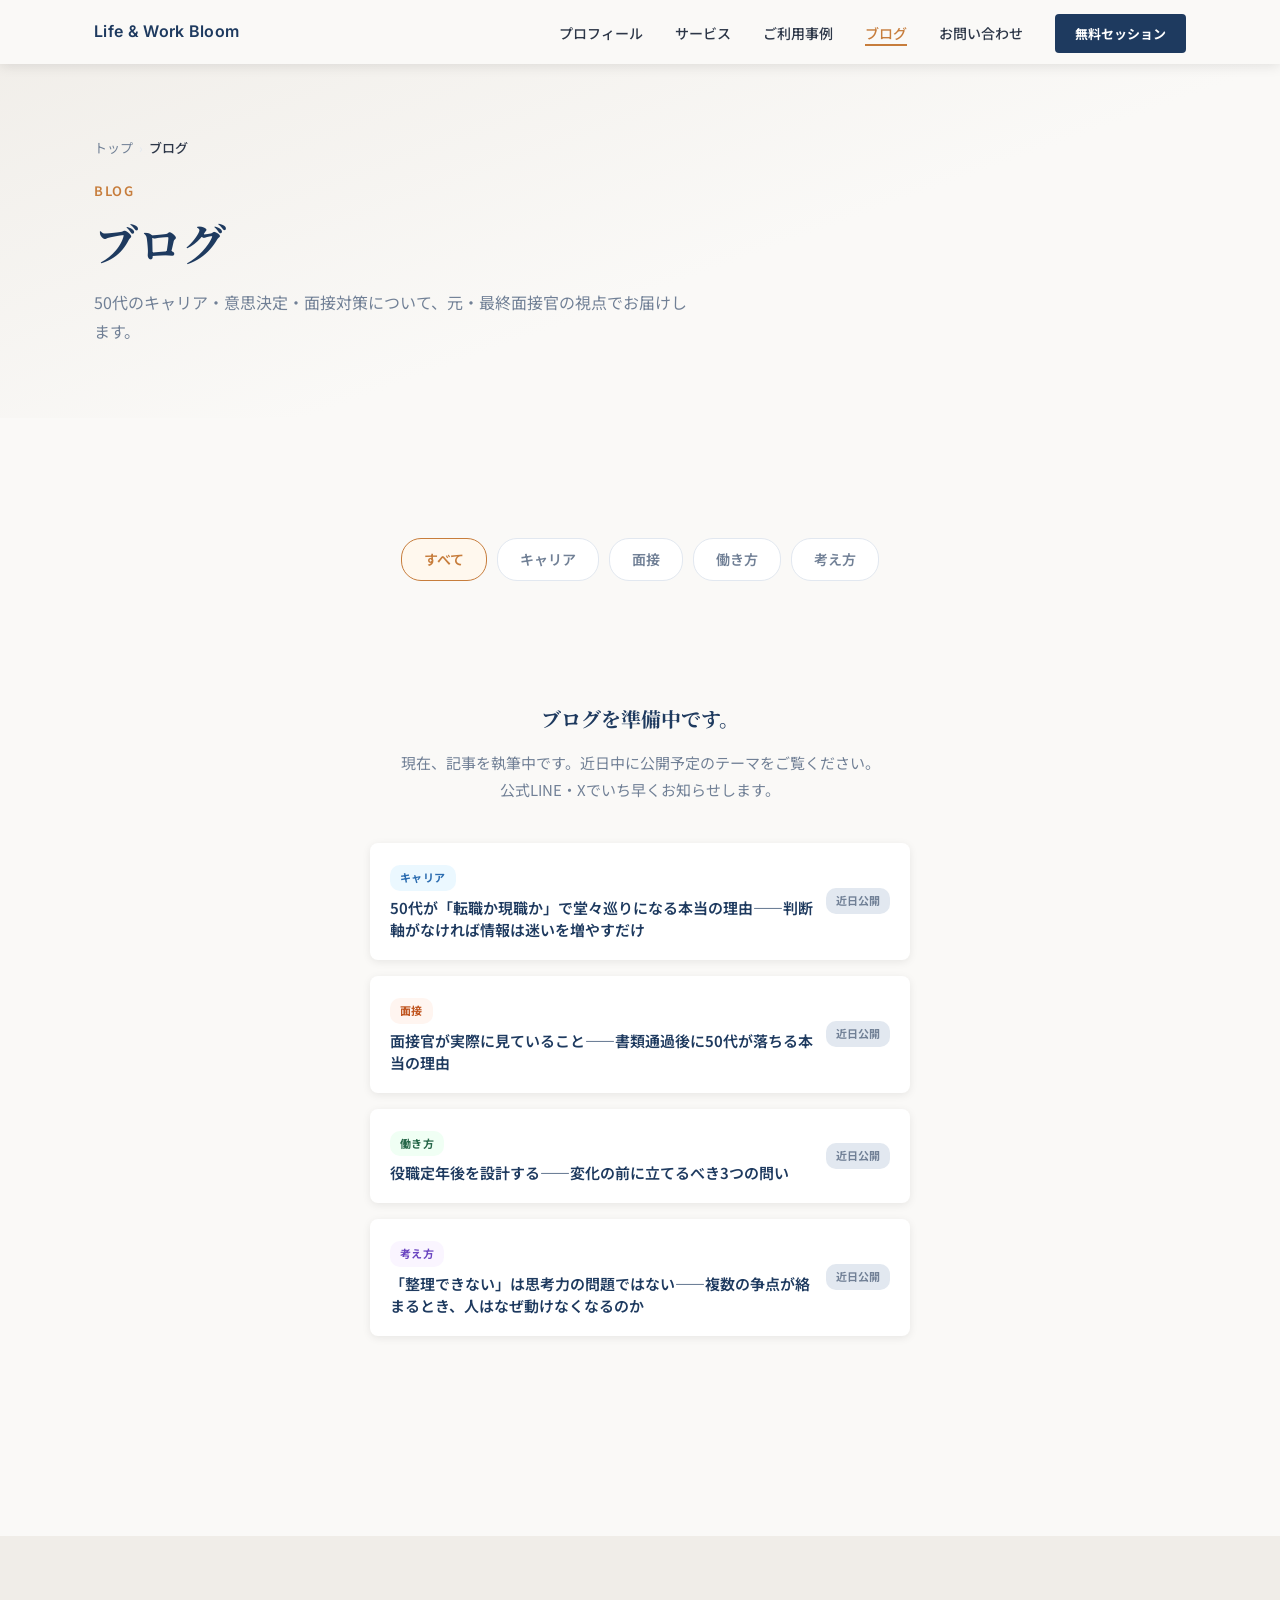
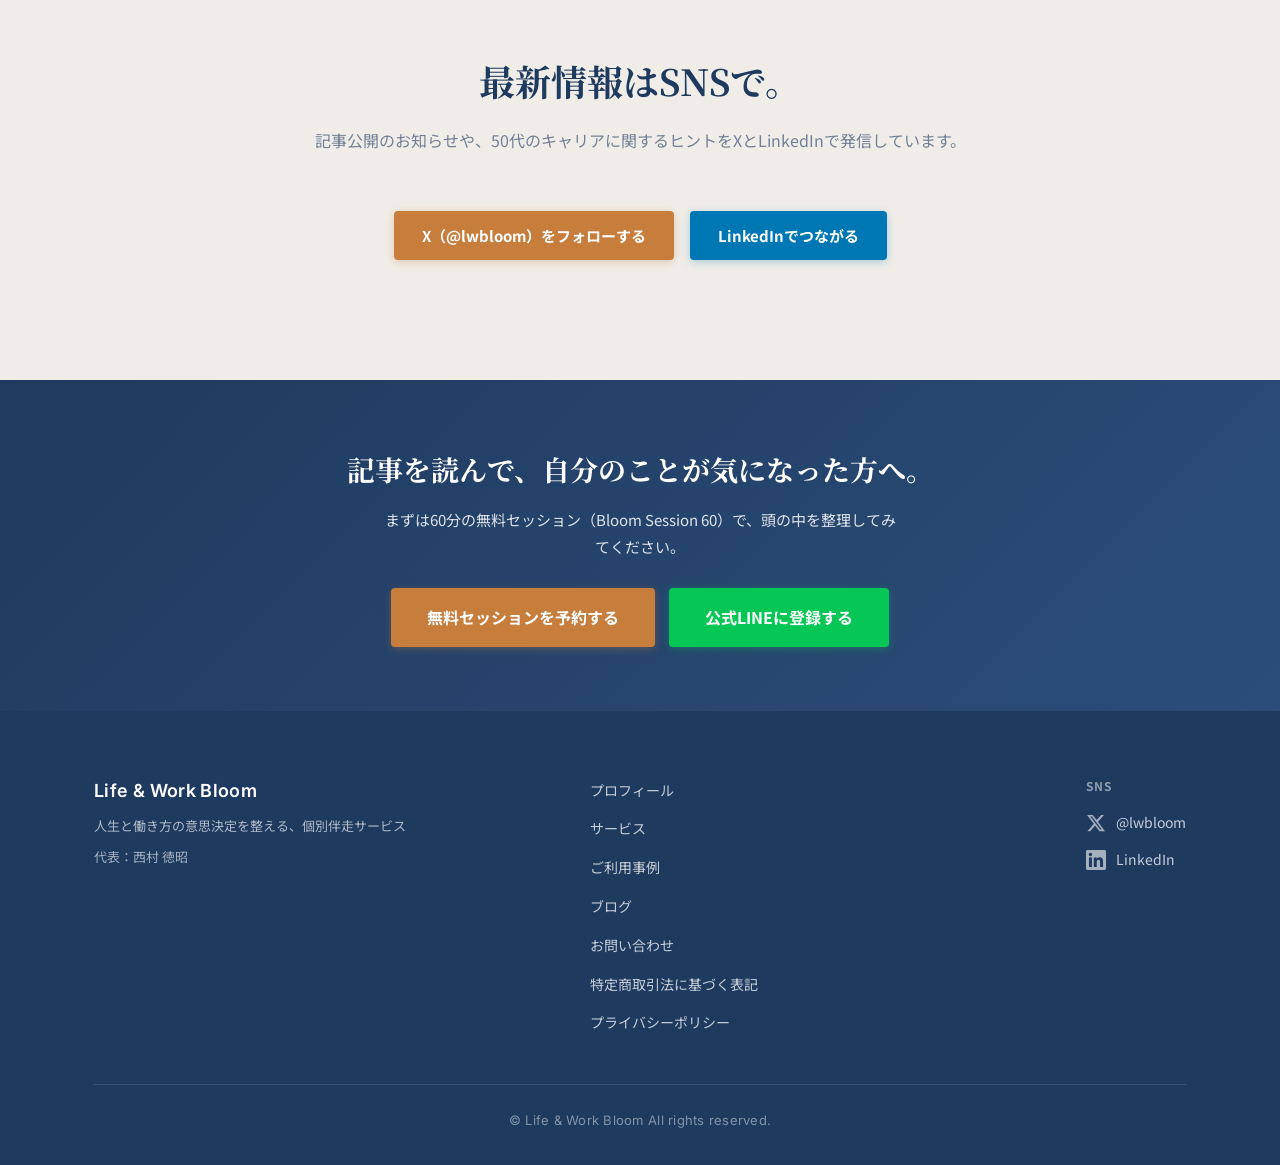
==== blog/index.html @ 0f6b57d4 "下層ページ一括作成 Co-Authored-By: Claude Sonnet 4.6 <noreply@anthropic.com>" ====
<!DOCTYPE html>
<html lang="ja">
<head>
  <meta charset="UTF-8">
  <meta name="viewport" content="width=device-width, initial-scale=1.0">
  <title>ブログ｜Life & Work Bloom</title>
  <meta name="description" content="50代のキャリア・意思決定・面接対策に関する情報を発信。Life & Work Bloom代表 西村徳昭によるブログ。転職判断、役職定年、管理職の停滞など実務経験に基づく視点でお届けします。">
  <link rel="canonical" href="https://lwbloom.jp/blog/">
  <meta property="og:type" content="website">
  <meta property="og:title" content="ブログ｜Life & Work Bloom">
  <meta property="og:description" content="50代のキャリア・意思決定・面接対策に関する情報を、元・最終面接官の視点で発信します。">
  <meta property="og:url" content="https://lwbloom.jp/blog/">
  <meta property="og:image" content="https://lwbloom.jp/images/ogp.jpg">
  <link rel="preconnect" href="https://fonts.googleapis.com">
  <link rel="preconnect" href="https://fonts.gstatic.com" crossorigin>
  <link href="https://fonts.googleapis.com/css2?family=Noto+Serif+JP:wght@400;600;700&family=Noto+Sans+JP:wght@400;500;700&family=Inter:wght@400;500;600&display=swap" rel="stylesheet">
  <link rel="stylesheet" href="../css/styles.css">
</head>
<body>
  <header class="site-header" role="banner">
    <nav class="nav-inner" aria-label="メインナビゲーション">
      <a href="../index.html" class="nav-logo" aria-label="Life &amp; Work Bloom トップページへ">
        <span class="nav-logo-en">Life &amp; Work Bloom</span>
      </a>
      <button class="nav-hamburger" id="navHamburger" aria-expanded="false" aria-controls="navMenu" aria-label="メニューを開く">
        <span class="hamburger-line"></span>
        <span class="hamburger-line"></span>
        <span class="hamburger-line"></span>
      </button>
      <ul class="nav-menu" id="navMenu" role="list">
        <li><a href="../about.html" class="nav-link">プロフィール</a></li>
        <li><a href="../services.html" class="nav-link">サービス</a></li>
        <li><a href="../cases.html" class="nav-link">ご利用事例</a></li>
        <li><a href="index.html" class="nav-link active" aria-current="page">ブログ</a></li>
        <li><a href="../contact.html" class="nav-link">お問い合わせ</a></li>
        <li><a href="https://forms.gle/2vtvnC5zq1N5pTdb9" class="nav-cta" target="_blank" rel="noopener noreferrer">無料セッション</a></li>
      </ul>
    </nav>
  </header>

  <main id="main-content">

    <!-- Page Hero -->
    <section class="page-hero" aria-labelledby="blog-hero-heading">
      <div class="container">
        <nav class="breadcrumb" aria-label="パンくずリスト">
          <a href="../index.html">トップ</a>
          <span class="breadcrumb-sep" aria-hidden="true">›</span>
          <span class="breadcrumb-current">ブログ</span>
        </nav>
        <p class="page-hero-eyebrow">Blog</p>
        <h1 id="blog-hero-heading" class="page-hero-title">ブログ</h1>
        <p class="page-hero-lead">50代のキャリア・意思決定・面接対策について、元・最終面接官の視点でお届けします。</p>
      </div>
    </section>

    <!-- Blog List -->
    <section class="section-padding" aria-label="ブログ記事一覧">
      <div class="container">

        <!-- Category Filter -->
        <div class="blog-filter fade-in" role="group" aria-label="カテゴリフィルター">
          <button class="filter-btn is-active" data-filter="all">すべて</button>
          <button class="filter-btn" data-filter="career">キャリア</button>
          <button class="filter-btn" data-filter="interview">面接</button>
          <button class="filter-btn" data-filter="life">働き方</button>
          <button class="filter-btn" data-filter="mindset">考え方</button>
        </div>

        <!-- Empty State: 記事準備中 -->
        <div class="blog-empty fade-in" id="blogEmptyState">
          <p class="blog-empty-title">ブログを準備中です。</p>
          <p class="blog-empty-body">現在、記事を執筆中です。近日中に公開予定のテーマをご覧ください。公式LINE・Xでいち早くお知らせします。</p>

          <div class="blog-coming-list" aria-label="近日公開予定の記事">
            <div class="blog-coming-item">
              <div>
                <span class="tag tag-career" style="margin-bottom:6px;display:inline-block">キャリア</span>
                <p class="blog-coming-title">50代が「転職か現職か」で堂々巡りになる本当の理由——判断軸がなければ情報は迷いを増やすだけ</p>
              </div>
              <span class="blog-coming-badge">近日公開</span>
            </div>
            <div class="blog-coming-item">
              <div>
                <span class="tag tag-interview" style="margin-bottom:6px;display:inline-block">面接</span>
                <p class="blog-coming-title">面接官が実際に見ていること——書類通過後に50代が落ちる本当の理由</p>
              </div>
              <span class="blog-coming-badge">近日公開</span>
            </div>
            <div class="blog-coming-item">
              <div>
                <span class="tag tag-life" style="margin-bottom:6px;display:inline-block">働き方</span>
                <p class="blog-coming-title">役職定年後を設計する——変化の前に立てるべき3つの問い</p>
              </div>
              <span class="blog-coming-badge">近日公開</span>
            </div>
            <div class="blog-coming-item">
              <div>
                <span class="tag tag-mindset" style="margin-bottom:6px;display:inline-block">考え方</span>
                <p class="blog-coming-title">「整理できない」は思考力の問題ではない——複数の争点が絡まるとき、人はなぜ動けなくなるのか</p>
              </div>
              <span class="blog-coming-badge">近日公開</span>
            </div>
          </div>
        </div>

        <!-- Blog Grid (hidden until articles exist; template shown as comment) -->
        <div class="blog-grid" id="blogGrid" style="display:none" aria-label="記事一覧">
          <!-- 記事カードのテンプレート（実際の記事追加時はここに挿入）
          <a href="posts/article-slug.html" class="blog-card" data-category="career">
            <div class="blog-card-thumb">
              <img src="../images/blog/article-thumb.jpg" alt="記事サムネイル" width="400" height="225" loading="lazy">
            </div>
            <div class="blog-card-body">
              <div class="blog-card-meta">
                <time class="blog-card-date" datetime="2025-01-15">2025年1月15日</time>
                <span class="tag tag-career">キャリア</span>
              </div>
              <h2 class="blog-card-title">記事タイトルが入ります</h2>
              <p class="blog-card-excerpt">記事の抜粋テキストが入ります。2〜3行程度の概要を記載します。</p>
              <span class="blog-card-more">続きを読む →</span>
            </div>
          </a>
          -->
        </div>

      </div>
    </section>

    <!-- SNS誘導 -->
    <section class="section-padding section-alt" aria-labelledby="sns-heading">
      <div class="container">
        <div class="section-header fade-in">
          <h2 id="sns-heading" class="section-title">最新情報はSNSで。</h2>
          <p class="section-lead">記事公開のお知らせや、50代のキャリアに関するヒントをXとLinkedInで発信しています。</p>
        </div>
        <div style="display:flex;gap:16px;justify-content:center;flex-wrap:wrap" class="fade-in">
          <a href="https://twitter.com/lwbloom" class="btn btn-primary" target="_blank" rel="noopener noreferrer">
            X（@lwbloom）をフォローする
          </a>
          <a href="https://www.linkedin.com/in/lwbloom" class="btn" style="background:#0077b5;color:#fff;box-shadow:0 2px 8px rgba(0,119,181,0.3)" target="_blank" rel="noopener noreferrer">
            LinkedInでつながる
          </a>
        </div>
      </div>
    </section>

    <!-- CTA -->
    <section class="inner-cta" aria-labelledby="blog-cta-heading">
      <div class="container">
        <h2 id="blog-cta-heading" class="inner-cta-title">記事を読んで、自分のことが気になった方へ。</h2>
        <p class="inner-cta-body">まずは60分の無料セッション（Bloom Session 60）で、頭の中を整理してみてください。</p>
        <div class="inner-cta-btns">
          <a href="https://forms.gle/2vtvnC5zq1N5pTdb9" class="btn btn-primary btn-lg" target="_blank" rel="noopener noreferrer">無料セッションを予約する</a>
          <a href="https://line.me/R/ti/p/@937kcnma" class="btn btn-line btn-lg" target="_blank" rel="noopener noreferrer">公式LINEに登録する</a>
        </div>
      </div>
    </section>

  </main>

  <footer class="site-footer" role="contentinfo">
    <div class="container">
      <div class="footer-inner">
        <div class="footer-brand">
          <p class="footer-logo">Life &amp; Work Bloom</p>
          <p class="footer-tagline">人生と働き方の意思決定を整える、個別伴走サービス</p>
          <p class="footer-rep">代表：西村 徳昭</p>
        </div>
        <nav class="footer-nav" aria-label="フッターナビゲーション">
          <ul role="list">
            <li><a href="../about.html">プロフィール</a></li>
            <li><a href="../services.html">サービス</a></li>
            <li><a href="../cases.html">ご利用事例</a></li>
            <li><a href="index.html">ブログ</a></li>
            <li><a href="../contact.html">お問い合わせ</a></li>
            <li><a href="../legal.html">特定商取引法に基づく表記</a></li>
            <li><a href="../privacy.html">プライバシーポリシー</a></li>
          </ul>
        </nav>
        <div class="footer-social">
          <p class="footer-social-label">SNS</p>
          <ul class="footer-social-list" role="list">
            <li>
              <a href="https://twitter.com/lwbloom" target="_blank" rel="noopener noreferrer" aria-label="X（旧Twitter）@lwbloom">
                <svg class="social-icon" aria-hidden="true" viewBox="0 0 24 24" fill="currentColor" width="20" height="20"><path d="M18.244 2.25h3.308l-7.227 8.26 8.502 11.24H16.17l-5.214-6.817L4.99 21.75H1.68l7.73-8.835L1.254 2.25H8.08l4.713 6.231zm-1.161 17.52h1.833L7.084 4.126H5.117z"/></svg>
                <span>@lwbloom</span>
              </a>
            </li>
            <li>
              <a href="https://www.linkedin.com/in/lwbloom" target="_blank" rel="noopener noreferrer" aria-label="LinkedIn lwbloom">
                <svg class="social-icon" aria-hidden="true" viewBox="0 0 24 24" fill="currentColor" width="20" height="20"><path d="M20.447 20.452h-3.554v-5.569c0-1.328-.027-3.037-1.852-3.037-1.853 0-2.136 1.445-2.136 2.939v5.667H9.351V9h3.414v1.561h.046c.477-.9 1.637-1.85 3.37-1.85 3.601 0 4.267 2.37 4.267 5.455v6.286zM5.337 7.433a2.062 2.062 0 01-2.063-2.065 2.064 2.064 0 112.063 2.065zm1.782 13.019H3.555V9h3.564v11.452zM22.225 0H1.771C.792 0 0 .774 0 1.729v20.542C0 23.227.792 24 1.771 24h20.451C23.2 24 24 23.227 24 22.271V1.729C24 .774 23.2 0 22.222 0h.003z"/></svg>
                <span>LinkedIn</span>
              </a>
            </li>
          </ul>
        </div>
      </div>
      <div class="footer-bottom">
        <p class="footer-copyright">&copy; Life &amp; Work Bloom All rights reserved.</p>
      </div>
    </div>
  </footer>

  <script src="../js/scripts.js"></script>
</body>
</html>
---- css/styles.css ----
/* =====================================================
   Life & Work Bloom — styles.css
   ===================================================== */

/* ---------- Custom Properties ---------- */
:root {
  --color-primary:    #1e3a5f;
  --color-secondary:  #2c5282;
  --color-accent:     #c77d3c;
  --color-bg:         #faf9f7;
  --color-text:       #2d3748;
  --color-muted:      #718096;
  --color-border:     #e2e8f0;
  --color-white:      #ffffff;
  --color-line:       #06c755;

  --font-serif:   'Noto Serif JP', serif;
  --font-sans:    'Noto Sans JP', sans-serif;
  --font-inter:   'Inter', sans-serif;

  --shadow-card:  0 2px 8px rgba(0, 0, 0, 0.08);
  --shadow-nav:   0 2px 12px rgba(0, 0, 0, 0.10);

  --radius-card:   8px;
  --radius-btn:    4px;

  --transition: 0.3s ease;
}

/* ---------- Reset & Base ---------- */
*, *::before, *::after {
  box-sizing: border-box;
  margin: 0;
  padding: 0;
}

html {
  scroll-behavior: smooth;
  font-size: 16px;
}

body {
  font-family: var(--font-sans);
  color: var(--color-text);
  background-color: var(--color-bg);
  line-height: 1.8;
  -webkit-font-smoothing: antialiased;
}

img {
  max-width: 100%;
  height: auto;
  display: block;
}

a {
  color: inherit;
  text-decoration: none;
  transition: color var(--transition), opacity var(--transition);
}

a:hover {
  opacity: 0.8;
}

ul, ol {
  list-style: none;
}

button {
  cursor: pointer;
  border: none;
  background: none;
  font: inherit;
}

/* ---------- Layout Utilities ---------- */
.container {
  width: 100%;
  max-width: 1140px;
  margin: 0 auto;
  padding: 0 24px;
}

.section-padding {
  padding: 80px 0;
}

@media (min-width: 768px) {
  .section-padding {
    padding: 100px 0;
  }
}

@media (min-width: 1280px) {
  .section-padding {
    padding: 120px 0;
  }
}

.section-alt {
  background-color: #f0ede8;
}

/* ---------- Fade-in Animation ---------- */
.fade-in {
  opacity: 0;
  transform: translateY(24px);
  transition: opacity 0.6s ease, transform 0.6s ease;
}

.fade-in.is-visible {
  opacity: 1;
  transform: translateY(0);
}

/* ---------- Section Header ---------- */
.section-header {
  text-align: center;
  margin-bottom: 56px;
}

.section-eyebrow {
  font-family: var(--font-inter);
  font-size: 0.8125rem;
  font-weight: 600;
  letter-spacing: 0.12em;
  text-transform: uppercase;
  color: var(--color-accent);
  margin-bottom: 12px;
}

.section-title {
  font-family: var(--font-serif);
  font-size: clamp(1.5rem, 3vw, 2.25rem);
  font-weight: 700;
  color: var(--color-primary);
  line-height: 1.4;
  margin-bottom: 20px;
}

.section-lead {
  font-size: 1rem;
  color: var(--color-muted);
  max-width: 680px;
  margin: 0 auto 16px;
}

/* ---------- Buttons ---------- */
.btn {
  display: inline-flex;
  align-items: center;
  justify-content: center;
  gap: 8px;
  padding: 14px 28px;
  border-radius: var(--radius-btn);
  font-family: var(--font-sans);
  font-size: 0.9375rem;
  font-weight: 700;
  line-height: 1.4;
  transition: background-color var(--transition), box-shadow var(--transition), opacity var(--transition);
  cursor: pointer;
  text-align: center;
}

.btn:hover {
  opacity: 1;
}

.btn-primary {
  background-color: var(--color-accent);
  color: var(--color-white);
  box-shadow: 0 2px 8px rgba(199, 125, 60, 0.35);
}

.btn-primary:hover {
  background-color: #b86e30;
  box-shadow: 0 4px 16px rgba(199, 125, 60, 0.45);
}

.btn-line {
  background-color: var(--color-line);
  color: var(--color-white);
  box-shadow: 0 2px 8px rgba(6, 199, 85, 0.30);
}

.btn-line:hover {
  background-color: #05b34c;
}

.btn-lg {
  padding: 18px 36px;
  font-size: 1rem;
}

.btn-note {
  display: inline-block;
  font-size: 0.75rem;
  font-weight: 600;
  background-color: rgba(255,255,255,0.25);
  padding: 2px 8px;
  border-radius: 10px;
  margin-left: 4px;
}

/* ---------- Navigation ---------- */
.site-header {
  position: fixed;
  top: 0;
  left: 0;
  right: 0;
  z-index: 100;
  background-color: rgba(250, 249, 247, 0.97);
  backdrop-filter: blur(8px);
  -webkit-backdrop-filter: blur(8px);
  box-shadow: var(--shadow-nav);
}

.nav-inner {
  display: flex;
  align-items: center;
  justify-content: space-between;
  max-width: 1140px;
  margin: 0 auto;
  padding: 0 24px;
  height: 64px;
}

.nav-logo {
  display: flex;
  flex-direction: column;
  gap: 1px;
  text-decoration: none;
}

.nav-logo-en {
  font-family: var(--font-inter);
  font-size: 1rem;
  font-weight: 600;
  color: var(--color-primary);
  letter-spacing: 0.02em;
  line-height: 1.2;
}

.nav-menu {
  display: none;
  align-items: center;
  gap: 32px;
}

.nav-link {
  font-size: 0.875rem;
  font-weight: 500;
  color: var(--color-text);
  position: relative;
}

.nav-link::after {
  content: '';
  position: absolute;
  bottom: -3px;
  left: 0;
  right: 0;
  height: 2px;
  background-color: var(--color-accent);
  transform: scaleX(0);
  transition: transform var(--transition);
}

.nav-link:hover::after {
  transform: scaleX(1);
}

.nav-cta {
  background-color: var(--color-primary);
  color: var(--color-white);
  padding: 10px 20px;
  border-radius: var(--radius-btn);
  font-size: 0.8125rem;
  font-weight: 700;
  transition: background-color var(--transition);
}

.nav-cta:hover {
  background-color: var(--color-secondary);
  opacity: 1;
}

/* Hamburger */
.nav-hamburger {
  display: flex;
  flex-direction: column;
  justify-content: space-between;
  width: 28px;
  height: 20px;
  padding: 0;
  background: none;
  border: none;
  cursor: pointer;
}

.hamburger-line {
  display: block;
  height: 2px;
  width: 100%;
  background-color: var(--color-primary);
  border-radius: 2px;
  transition: transform var(--transition), opacity var(--transition);
}

.nav-hamburger[aria-expanded="true"] .hamburger-line:nth-child(1) {
  transform: translateY(9px) rotate(45deg);
}
.nav-hamburger[aria-expanded="true"] .hamburger-line:nth-child(2) {
  opacity: 0;
}
.nav-hamburger[aria-expanded="true"] .hamburger-line:nth-child(3) {
  transform: translateY(-9px) rotate(-45deg);
}

/* Mobile Nav Open */
.nav-menu.is-open {
  display: flex;
  flex-direction: column;
  position: fixed;
  top: 64px;
  left: 0;
  right: 0;
  background-color: var(--color-bg);
  padding: 24px;
  gap: 0;
  box-shadow: 0 8px 24px rgba(0,0,0,0.10);
  border-top: 1px solid var(--color-border);
}

.nav-menu.is-open .nav-link {
  padding: 14px 0;
  font-size: 1rem;
  border-bottom: 1px solid var(--color-border);
  width: 100%;
}

.nav-menu.is-open .nav-cta {
  margin-top: 20px;
  width: 100%;
  text-align: center;
  padding: 14px;
  font-size: 0.9375rem;
}

@media (min-width: 768px) {
  .nav-hamburger {
    display: none;
  }

  .nav-menu {
    display: flex;
  }

  .nav-menu.is-open {
    position: static;
    flex-direction: row;
    padding: 0;
    box-shadow: none;
    border-top: none;
    background: none;
  }

  .nav-menu.is-open .nav-link {
    padding: 0;
    font-size: 0.875rem;
    border-bottom: none;
    width: auto;
  }

  .nav-menu.is-open .nav-cta {
    margin-top: 0;
    width: auto;
    font-size: 0.8125rem;
    padding: 10px 20px;
  }
}

/* ---------- Hero ---------- */
.hero {
  padding-top: 120px;
  padding-bottom: 80px;
  background: linear-gradient(160deg, #f0ede8 0%, var(--color-bg) 60%);
  min-height: 80vh;
  display: flex;
  align-items: center;
}

@media (min-width: 768px) {
  .hero {
    padding-top: 140px;
    padding-bottom: 100px;
    min-height: 85vh;
  }
}

.hero-inner {
  display: flex;
  justify-content: flex-start;
}

.hero-content {
  max-width: 680px;
}

.hero-eyebrow {
  font-size: 0.8125rem;
  font-weight: 600;
  letter-spacing: 0.08em;
  color: var(--color-accent);
  margin-bottom: 16px;
}

.hero-heading {
  font-family: var(--font-serif);
  font-size: clamp(2rem, 5vw, 3.5rem);
  font-weight: 700;
  color: var(--color-primary);
  line-height: 1.3;
  margin-bottom: 28px;
}

.hero-sub {
  font-size: clamp(1rem, 1.5vw, 1.125rem);
  color: var(--color-text);
  margin-bottom: 28px;
  line-height: 1.9;
}

.hero-badges {
  display: flex;
  flex-wrap: wrap;
  gap: 10px;
  margin-bottom: 36px;
}

.badge {
  display: inline-block;
  font-family: var(--font-inter);
  font-size: 0.75rem;
  font-weight: 600;
  padding: 5px 14px;
  border: 1.5px solid var(--color-secondary);
  color: var(--color-secondary);
  border-radius: 20px;
  letter-spacing: 0.04em;
}

/* ---------- Empathy ---------- */
.empathy-list {
  display: grid;
  gap: 20px;
  margin-bottom: 48px;
}

@media (min-width: 768px) {
  .empathy-list {
    grid-template-columns: repeat(2, 1fr);
  }
}

@media (min-width: 1280px) {
  .empathy-list {
    grid-template-columns: repeat(3, 1fr);
  }
}

.empathy-item {
  display: flex;
  gap: 16px;
  background-color: var(--color-white);
  padding: 24px;
  border-radius: var(--radius-card);
  box-shadow: var(--shadow-card);
  border-left: 3px solid var(--color-accent);
}

.empathy-icon {
  font-family: var(--font-inter);
  font-size: 1.25rem;
  font-weight: 700;
  color: var(--color-accent);
  min-width: 32px;
  line-height: 1.6;
}

.empathy-item p {
  font-size: 0.9375rem;
  line-height: 1.8;
}

.empathy-summary {
  background-color: var(--color-primary);
  color: var(--color-white);
  padding: 36px 40px;
  border-radius: var(--radius-card);
  text-align: center;
}

.empathy-summary-text {
  font-family: var(--font-serif);
  font-size: clamp(1rem, 2vw, 1.25rem);
  line-height: 1.7;
  margin-bottom: 20px;
}

.empathy-summary-text strong {
  color: #f0c98a;
}

.empathy-note {
  font-size: 0.875rem;
  line-height: 1.9;
  color: rgba(255,255,255,0.85);
}

/* ---------- Structure ---------- */
.structure-content {
  max-width: 720px;
  margin: 0 auto;
}

.structure-content p {
  margin-bottom: 20px;
  font-size: 1rem;
  line-height: 1.9;
}

.structure-content strong {
  color: var(--color-primary);
  font-weight: 700;
}

.structure-emphasis {
  font-family: var(--font-serif);
  font-size: clamp(1.0625rem, 2vw, 1.25rem);
  color: var(--color-primary);
  font-weight: 600;
  border-left: 4px solid var(--color-accent);
  padding-left: 20px;
  margin-top: 32px;
  line-height: 1.7;
}

/* ---------- Bloom Steps ---------- */
.bloom-steps {
  display: grid;
  gap: 24px;
  margin-bottom: 40px;
}

@media (min-width: 768px) {
  .bloom-steps {
    grid-template-columns: repeat(2, 1fr);
  }
}

@media (min-width: 1280px) {
  .bloom-steps {
    grid-template-columns: repeat(4, 1fr);
  }
}

.bloom-step {
  background-color: var(--color-white);
  padding: 28px 24px;
  border-radius: var(--radius-card);
  box-shadow: var(--shadow-card);
  position: relative;
}

.bloom-step::before {
  content: '';
  position: absolute;
  top: 0;
  left: 0;
  right: 0;
  height: 3px;
  background: linear-gradient(90deg, var(--color-accent), var(--color-secondary));
  border-radius: var(--radius-card) var(--radius-card) 0 0;
}

.bloom-step-header {
  margin-bottom: 12px;
}

.bloom-step-num {
  display: block;
  font-family: var(--font-inter);
  font-size: 0.75rem;
  font-weight: 700;
  color: var(--color-accent);
  letter-spacing: 0.06em;
  text-transform: uppercase;
  margin-bottom: 6px;
}

.bloom-step-title {
  font-family: var(--font-serif);
  font-size: 1.125rem;
  font-weight: 700;
  color: var(--color-primary);
}

.bloom-step-body {
  font-size: 0.9rem;
  line-height: 1.8;
  color: var(--color-text);
}

.services-footer-note {
  text-align: center;
  font-size: 1rem;
  color: var(--color-muted);
  max-width: 640px;
  margin: 0 auto;
  padding-top: 8px;
}

/* ---------- Deliverables ---------- */
.deliverables-grid {
  display: grid;
  gap: 24px;
  margin-bottom: 40px;
}

@media (min-width: 768px) {
  .deliverables-grid {
    grid-template-columns: repeat(3, 1fr);
  }
}

.deliverable-card {
  background-color: var(--color-white);
  padding: 32px 28px;
  border-radius: var(--radius-card);
  box-shadow: var(--shadow-card);
}

.deliverable-label {
  display: inline-flex;
  align-items: center;
  justify-content: center;
  width: 40px;
  height: 40px;
  background-color: var(--color-primary);
  color: var(--color-white);
  font-family: var(--font-inter);
  font-size: 1rem;
  font-weight: 700;
  border-radius: 50%;
  margin-bottom: 16px;
}

.deliverable-title {
  font-family: var(--font-serif);
  font-size: 1.0625rem;
  font-weight: 700;
  color: var(--color-primary);
  margin-bottom: 14px;
}

.deliverable-items {
  list-style: none;
  margin-bottom: 14px;
}

.deliverable-items li {
  font-size: 0.9rem;
  padding: 5px 0 5px 16px;
  position: relative;
  color: var(--color-text);
  border-bottom: 1px solid var(--color-border);
}

.deliverable-items li::before {
  content: '・';
  position: absolute;
  left: 0;
  color: var(--color-accent);
}

.deliverable-note {
  font-size: 0.85rem;
  color: var(--color-muted);
  font-style: italic;
}

.deliverables-summary {
  text-align: center;
  font-size: 1rem;
  line-height: 1.9;
  color: var(--color-text);
}

.deliverables-summary strong {
  color: var(--color-primary);
  font-weight: 700;
}

/* ---------- Cases ---------- */
.cases-grid {
  display: grid;
  gap: 28px;
}

@media (min-width: 768px) {
  .cases-grid {
    grid-template-columns: repeat(2, 1fr);
  }
}

.case-card {
  background-color: var(--color-white);
  border-radius: var(--radius-card);
  box-shadow: var(--shadow-card);
  overflow: hidden;
}

.case-title {
  font-family: var(--font-serif);
  font-size: 1rem;
  font-weight: 700;
  color: var(--color-white);
  background-color: var(--color-primary);
  padding: 16px 24px;
}

.case-before-after {
  padding: 24px;
  display: flex;
  flex-direction: column;
  gap: 12px;
}

.case-state {
  padding: 16px;
  background-color: #f7f5f2;
  border-radius: 6px;
  font-size: 0.9rem;
  line-height: 1.8;
}

.case-label {
  display: inline-block;
  font-family: var(--font-inter);
  font-size: 0.6875rem;
  font-weight: 700;
  letter-spacing: 0.08em;
  padding: 3px 10px;
  border-radius: 10px;
  margin-bottom: 8px;
}

.case-label.before {
  background-color: #e2e8f0;
  color: var(--color-muted);
}

.case-label.after {
  background-color: #c6f6d5;
  color: #276749;
}

.case-arrow {
  text-align: center;
  font-size: 1.25rem;
  color: var(--color-accent);
}

.case-voice {
  padding: 16px 24px 24px;
  border-top: 1px solid var(--color-border);
}

.case-voice p {
  font-size: 0.9rem;
  font-style: italic;
  color: var(--color-muted);
  line-height: 1.8;
  padding-left: 16px;
  border-left: 3px solid var(--color-accent);
}

/* ---------- About ---------- */
.about-content {
  display: grid;
  gap: 48px;
}

@media (min-width: 768px) {
  .about-content {
    grid-template-columns: 280px 1fr;
  }
}

.about-profile {
  display: flex;
  flex-direction: column;
  align-items: center;
  gap: 20px;
  text-align: center;
}

.about-photo-placeholder {
  width: 200px;
  height: 200px;
  border-radius: 50%;
  background: linear-gradient(135deg, var(--color-primary), var(--color-secondary));
  display: flex;
  align-items: center;
  justify-content: center;
  color: var(--color-white);
  font-family: var(--font-serif);
  font-size: 1.125rem;
  font-weight: 700;
  border: 4px solid var(--color-accent);
  box-shadow: 0 4px 20px rgba(30, 58, 95, 0.25);
}

.about-name-kana {
  font-size: 0.8rem;
  color: var(--color-muted);
  letter-spacing: 0.12em;
}

.about-name {
  font-family: var(--font-serif);
  font-size: 1.5rem;
  font-weight: 700;
  color: var(--color-primary);
  margin: 4px 0 8px;
}

.about-role {
  font-size: 0.875rem;
  color: var(--color-muted);
  line-height: 1.7;
}

.about-body p {
  margin-bottom: 20px;
  font-size: 1rem;
  line-height: 1.9;
}

.about-strengths {
  list-style: none;
  display: flex;
  flex-direction: column;
  gap: 20px;
  margin: 24px 0;
}

.about-strength {
  padding: 20px 24px;
  background-color: var(--color-white);
  border-radius: var(--radius-card);
  box-shadow: var(--shadow-card);
}

.about-strength-title {
  font-family: var(--font-serif);
  font-size: 1rem;
  font-weight: 700;
  color: var(--color-primary);
  margin-bottom: 8px;
}

.about-strength p {
  font-size: 0.9rem;
  line-height: 1.8;
  margin-bottom: 0;
}

.about-summary {
  font-size: 1rem;
  line-height: 1.9;
  background-color: var(--color-primary);
  color: var(--color-white);
  padding: 24px 28px;
  border-radius: var(--radius-card);
  margin-top: 8px;
}

.about-summary strong {
  color: #f0c98a;
}

/* ---------- Comparison Table ---------- */
.table-wrapper {
  overflow-x: auto;
  margin-bottom: 32px;
  -webkit-overflow-scrolling: touch;
}

.comparison-table {
  width: 100%;
  min-width: 640px;
  border-collapse: collapse;
  border-spacing: 0;
  font-size: 0.875rem;
  box-shadow: var(--shadow-card);
  border-radius: var(--radius-card);
  overflow: hidden;
}

.comparison-table thead tr {
  background-color: var(--color-primary);
  color: var(--color-white);
}

.comparison-table th,
.comparison-table td {
  padding: 14px 16px;
  text-align: center;
  border-bottom: 1px solid var(--color-border);
}

.comparison-table thead th {
  font-family: var(--font-sans);
  font-size: 0.8125rem;
  font-weight: 700;
  letter-spacing: 0.02em;
}

.comparison-table thead th:first-child,
.comparison-table tbody th {
  text-align: left;
}

.comparison-table tbody th {
  font-weight: 600;
  color: var(--color-primary);
  background-color: #f7f5f2;
  white-space: nowrap;
}

.comparison-table tbody tr:last-child td,
.comparison-table tbody tr:last-child th {
  border-bottom: none;
}

.comparison-table tbody tr:nth-child(even) td {
  background-color: #fdfcfb;
}

.highlight-col {
  background-color: #fff8ee !important;
  color: var(--color-accent) !important;
  font-weight: 700;
}

.comparison-table thead .highlight-col {
  background-color: var(--color-accent) !important;
  color: var(--color-white) !important;
}

.comparison-note {
  text-align: center;
  font-size: 1rem;
  line-height: 1.9;
  color: var(--color-text);
}

/* ---------- Pricing ---------- */
.pricing-grid {
  display: grid;
  gap: 24px;
  margin-bottom: 56px;
}

@media (min-width: 768px) {
  .pricing-grid {
    grid-template-columns: repeat(2, 1fr);
  }
}

@media (min-width: 1280px) {
  .pricing-grid {
    grid-template-columns: repeat(3, 1fr);
  }
}

.pricing-card {
  background-color: var(--color-white);
  border-radius: var(--radius-card);
  box-shadow: var(--shadow-card);
  padding: 28px 24px;
  position: relative;
  display: flex;
  flex-direction: column;
  gap: 12px;
}

.pricing-card--free {
  border: 2px solid var(--color-secondary);
}

.pricing-card--featured {
  border: 2px solid var(--color-accent);
  background-color: #fffbf5;
}

.pricing-badge {
  display: inline-block;
  position: absolute;
  top: -12px;
  left: 24px;
  font-size: 0.75rem;
  font-weight: 700;
  padding: 4px 14px;
  background-color: var(--color-accent);
  color: var(--color-white);
  border-radius: 12px;
  letter-spacing: 0.04em;
}

.pricing-name {
  font-family: var(--font-serif);
  font-size: 1.125rem;
  font-weight: 700;
  color: var(--color-primary);
  line-height: 1.4;
  margin-top: 8px;
}

.pricing-name-sub {
  font-family: var(--font-sans);
  font-size: 0.875rem;
  font-weight: 500;
}

.pricing-price {
  font-family: var(--font-inter);
  display: flex;
  align-items: baseline;
  gap: 6px;
  margin: 4px 0;
}

.pricing-price-amount {
  font-size: 1.75rem;
  font-weight: 700;
  color: var(--color-primary);
}

.pricing-price-unit {
  font-size: 1rem;
  font-weight: 600;
}

.pricing-price-tax {
  font-size: 0.75rem;
  color: var(--color-muted);
}

.pricing-tagline {
  font-size: 0.875rem;
  color: var(--color-muted);
  line-height: 1.6;
  padding-bottom: 12px;
  border-bottom: 1px solid var(--color-border);
}

.pricing-details {
  list-style: none;
  display: flex;
  flex-direction: column;
  gap: 8px;
  flex: 1;
}

.pricing-details li {
  font-size: 0.875rem;
  line-height: 1.7;
  display: flex;
  gap: 8px;
}

.pricing-detail-label {
  display: inline-block;
  min-width: 40px;
  font-size: 0.75rem;
  font-weight: 700;
  color: var(--color-accent);
  padding-top: 2px;
  flex-shrink: 0;
}

.pricing-card .btn {
  margin-top: auto;
  width: 100%;
}

/* Pricing Flow */
.pricing-flow {
  background-color: var(--color-white);
  border-radius: var(--radius-card);
  box-shadow: var(--shadow-card);
  padding: 36px 32px;
  max-width: 720px;
  margin: 0 auto;
  text-align: center;
}

.pricing-flow-title {
  font-family: var(--font-serif);
  font-size: 1rem;
  font-weight: 700;
  color: var(--color-primary);
  margin-bottom: 24px;
}

.pricing-flow-diagram {
  display: flex;
  flex-direction: column;
  align-items: center;
  gap: 0;
  margin-bottom: 20px;
}

.flow-node--start {
  background-color: var(--color-secondary);
  color: var(--color-white);
  padding: 10px 24px;
  border-radius: 20px;
  font-size: 0.875rem;
  font-weight: 700;
  margin-bottom: 4px;
}

.flow-node-note {
  font-size: 0.75rem;
  font-weight: 400;
  opacity: 0.85;
}

.flow-branches {
  display: flex;
  gap: 40px;
  justify-content: center;
}

.flow-branch {
  display: flex;
  flex-direction: column;
  align-items: center;
  gap: 2px;
}

.flow-node {
  background-color: #f0ede8;
  color: var(--color-text);
  padding: 8px 16px;
  border-radius: 8px;
  font-size: 0.8125rem;
  font-weight: 600;
  text-align: center;
  min-width: 140px;
}

.flow-node--featured {
  background-color: var(--color-accent);
  color: var(--color-white);
}

.flow-arrow {
  color: var(--color-muted);
  font-size: 1rem;
  line-height: 1.4;
}

.pricing-flow-note {
  font-size: 0.875rem;
  color: var(--color-muted);
  line-height: 1.8;
}

/* ---------- How To ---------- */
.howto-steps {
  display: flex;
  flex-direction: column;
  gap: 0;
  max-width: 720px;
  margin: 0 auto 32px;
  counter-reset: none;
}

.howto-step {
  display: flex;
  gap: 24px;
  padding: 32px 0;
  border-bottom: 1px solid var(--color-border);
  position: relative;
}

.howto-step:last-child {
  border-bottom: none;
}

.howto-step-num {
  font-family: var(--font-inter);
  font-size: 0.75rem;
  font-weight: 700;
  color: var(--color-white);
  background-color: var(--color-accent);
  padding: 6px 12px;
  border-radius: 12px;
  height: fit-content;
  white-space: nowrap;
  flex-shrink: 0;
}

.howto-step-title {
  font-family: var(--font-serif);
  font-size: 1.125rem;
  font-weight: 700;
  color: var(--color-primary);
  margin-bottom: 10px;
}

.howto-step-body p {
  font-size: 0.9375rem;
  line-height: 1.8;
  color: var(--color-text);
}

.howto-note {
  text-align: center;
  font-size: 0.9375rem;
  color: var(--color-muted);
  max-width: 560px;
  margin: 0 auto 36px;
  line-height: 1.8;
}

.howto-cta {
  text-align: center;
}

/* ---------- FAQ ---------- */
.faq-list {
  max-width: 760px;
  margin: 0 auto;
  display: flex;
  flex-direction: column;
  gap: 0;
}

.faq-item {
  border-bottom: 1px solid var(--color-border);
}

.faq-question {
  display: block;
}

.faq-trigger {
  width: 100%;
  display: flex;
  justify-content: space-between;
  align-items: center;
  gap: 16px;
  padding: 22px 0;
  text-align: left;
  font-size: 1rem;
  font-weight: 600;
  color: var(--color-primary);
  cursor: pointer;
  transition: color var(--transition);
  background: none;
  border: none;
  font-family: var(--font-sans);
}

.faq-trigger:hover {
  color: var(--color-accent);
}

.faq-icon {
  display: inline-block;
  position: relative;
  width: 20px;
  height: 20px;
  flex-shrink: 0;
}

.faq-icon::before,
.faq-icon::after {
  content: '';
  position: absolute;
  background-color: var(--color-accent);
  border-radius: 2px;
  transition: transform var(--transition);
}

.faq-icon::before {
  top: 50%;
  left: 0;
  right: 0;
  height: 2px;
  transform: translateY(-50%);
}

.faq-icon::after {
  left: 50%;
  top: 0;
  bottom: 0;
  width: 2px;
  transform: translateX(-50%);
}

.faq-trigger[aria-expanded="true"] .faq-icon::after {
  transform: translateX(-50%) rotate(90deg);
  opacity: 0;
}

.faq-answer {
  padding: 0 0 24px;
  font-size: 0.9375rem;
  line-height: 1.9;
  color: var(--color-text);
}

.faq-answer[hidden] {
  display: none;
}

/* ---------- Message ---------- */
.message {
  background: linear-gradient(160deg, var(--color-primary) 0%, #2c4d7a 100%);
  color: var(--color-white);
}

.message-inner {
  max-width: 720px;
  margin: 0 auto;
  text-align: center;
}

.message-heading {
  font-family: var(--font-serif);
  font-size: clamp(1.375rem, 2.5vw, 1.75rem);
  font-weight: 700;
  margin-bottom: 40px;
  color: #f0c98a;
}

.message-body p {
  font-size: 1rem;
  line-height: 2.0;
  margin-bottom: 20px;
  color: rgba(255,255,255,0.9);
}

.message-value {
  font-family: var(--font-serif);
  font-size: 1.125rem;
  font-weight: 600;
  color: #f0c98a !important;
  margin: 32px 0 !important;
}

.message-close {
  font-family: var(--font-serif);
  font-size: 1.0625rem;
  color: var(--color-white) !important;
  font-weight: 600;
}

.message-sign {
  margin-top: 40px;
  font-family: var(--font-serif);
  font-size: 1rem;
  color: rgba(255,255,255,0.7);
  letter-spacing: 0.08em;
}

/* ---------- CTA ---------- */
.section-cta {
  background-color: #f0ede8;
}

.cta-inner {
  max-width: 640px;
  margin: 0 auto;
  text-align: center;
}

.cta-heading {
  font-family: var(--font-serif);
  font-size: clamp(1.375rem, 2.5vw, 1.875rem);
  font-weight: 700;
  color: var(--color-primary);
  margin-bottom: 36px;
  line-height: 1.4;
}

.cta-session-info {
  background-color: var(--color-white);
  border-radius: var(--radius-card);
  box-shadow: var(--shadow-card);
  padding: 32px;
  margin-bottom: 36px;
  text-align: left;
}

.cta-session-name {
  font-family: var(--font-serif);
  font-size: 1.25rem;
  font-weight: 700;
  color: var(--color-primary);
  margin-bottom: 20px;
  display: flex;
  align-items: center;
  gap: 12px;
}

.cta-free {
  font-size: 0.8125rem;
  font-weight: 700;
  background-color: var(--color-accent);
  color: var(--color-white);
  padding: 4px 12px;
  border-radius: 12px;
}

.cta-session-details {
  display: flex;
  flex-direction: column;
  gap: 10px;
  margin-bottom: 20px;
}

.cta-session-details li {
  font-size: 0.9rem;
  display: flex;
  gap: 10px;
  line-height: 1.7;
}

.cta-detail-label {
  display: inline-block;
  min-width: 52px;
  font-size: 0.75rem;
  font-weight: 700;
  color: var(--color-accent);
  flex-shrink: 0;
  padding-top: 2px;
}

.cta-note {
  font-size: 0.875rem;
  color: var(--color-muted);
  font-style: italic;
  border-top: 1px solid var(--color-border);
  padding-top: 16px;
}

.cta-buttons {
  display: flex;
  flex-direction: column;
  gap: 14px;
  align-items: center;
}

@media (min-width: 480px) {
  .cta-buttons {
    flex-direction: row;
    justify-content: center;
  }
}

/* ---------- Footer ---------- */
.site-footer {
  background-color: var(--color-primary);
  color: rgba(255,255,255,0.8);
  padding: 64px 0 32px;
}

.footer-inner {
  display: grid;
  gap: 40px;
  margin-bottom: 48px;
}

@media (min-width: 768px) {
  .footer-inner {
    grid-template-columns: 1fr 1fr auto;
    gap: 48px;
    align-items: start;
  }
}

.footer-logo {
  font-family: var(--font-inter);
  font-size: 1.125rem;
  font-weight: 600;
  color: var(--color-white);
  margin-bottom: 8px;
  letter-spacing: 0.02em;
}

.footer-tagline {
  font-size: 0.8125rem;
  line-height: 1.7;
  margin-bottom: 8px;
  color: rgba(255,255,255,0.65);
}

.footer-rep {
  font-size: 0.8125rem;
  color: rgba(255,255,255,0.6);
}

.footer-nav ul {
  display: flex;
  flex-direction: column;
  gap: 10px;
}

.footer-nav a {
  font-size: 0.875rem;
  color: rgba(255,255,255,0.75);
  transition: color var(--transition);
}

.footer-nav a:hover {
  color: var(--color-white);
  opacity: 1;
}

.footer-social-label {
  font-size: 0.75rem;
  font-weight: 700;
  letter-spacing: 0.1em;
  text-transform: uppercase;
  color: rgba(255,255,255,0.5);
  margin-bottom: 14px;
}

.footer-social-list {
  display: flex;
  flex-direction: column;
  gap: 12px;
}

.footer-social-list a {
  display: flex;
  align-items: center;
  gap: 10px;
  font-size: 0.875rem;
  color: rgba(255,255,255,0.75);
  transition: color var(--transition);
}

.footer-social-list a:hover {
  color: var(--color-white);
  opacity: 1;
}

.social-icon {
  flex-shrink: 0;
  opacity: 0.8;
}

.footer-bottom {
  border-top: 1px solid rgba(255,255,255,0.12);
  padding-top: 24px;
  text-align: center;
}

.footer-copyright {
  font-family: var(--font-inter);
  font-size: 0.8125rem;
  color: rgba(255,255,255,0.45);
  letter-spacing: 0.02em;
}

/* ---------- Accessibility ---------- */
:focus-visible {
  outline: 3px solid var(--color-accent);
  outline-offset: 3px;
}

.sr-only {
  position: absolute;
  width: 1px;
  height: 1px;
  padding: 0;
  margin: -1px;
  overflow: hidden;
  clip: rect(0, 0, 0, 0);
  white-space: nowrap;
  border: 0;
}

/* Skip to main content */
.skip-link {
  position: absolute;
  top: -100%;
  left: 16px;
  background: var(--color-primary);
  color: var(--color-white);
  padding: 8px 16px;
  border-radius: 0 0 4px 4px;
  font-size: 0.875rem;
  font-weight: 700;
  z-index: 9999;
  transition: top 0.2s;
}

.skip-link:focus {
  top: 0;
}

/* =====================================================
   Inner Page Styles
   ===================================================== */

/* ---------- Nav Active State ---------- */
.nav-link.active,
.nav-link[aria-current="page"] {
  color: var(--color-accent);
}
.nav-link.active::after {
  transform: scaleX(1);
}

/* ---------- Breadcrumb ---------- */
.breadcrumb {
  display: flex;
  flex-wrap: wrap;
  gap: 6px;
  align-items: center;
  font-size: 0.8125rem;
  color: var(--color-muted);
  margin-bottom: 20px;
}
.breadcrumb a {
  color: var(--color-muted);
  text-decoration: none;
  transition: color var(--transition);
}
.breadcrumb a:hover {
  color: var(--color-accent);
  opacity: 1;
}
.breadcrumb-sep {
  color: var(--color-border);
  font-size: 0.75rem;
}
.breadcrumb-current {
  color: var(--color-text);
  font-weight: 500;
}

/* ---------- Page Hero (inner pages) ---------- */
.page-hero {
  padding-top: 120px;
  padding-bottom: 56px;
  background: linear-gradient(160deg, #f0ede8 0%, var(--color-bg) 60%);
}
@media (min-width: 768px) {
  .page-hero { padding-top: 136px; padding-bottom: 72px; }
}
.page-hero-eyebrow {
  font-size: 0.8125rem;
  font-weight: 600;
  letter-spacing: 0.12em;
  text-transform: uppercase;
  color: var(--color-accent);
  margin-bottom: 10px;
}
.page-hero-title {
  font-family: var(--font-serif);
  font-size: clamp(1.75rem, 4vw, 2.75rem);
  font-weight: 700;
  color: var(--color-primary);
  line-height: 1.35;
  margin-bottom: 16px;
}
.page-hero-lead {
  font-size: 1rem;
  color: var(--color-muted);
  max-width: 600px;
  line-height: 1.8;
}

/* ---------- Tags ---------- */
.tag {
  display: inline-block;
  font-size: 0.6875rem;
  font-weight: 700;
  padding: 3px 10px;
  border-radius: 10px;
  background: #e2e8f0;
  color: var(--color-muted);
  letter-spacing: 0.04em;
}
.tag-career   { background: #ebf8ff; color: #2b6cb0; }
.tag-interview{ background: #fff5f0; color: #c05621; }
.tag-life     { background: #f0fff4; color: #276749; }
.tag-mindset  { background: #faf5ff; color: #6b46c1; }

/* ---------- Vision / Mission / Value / Purpose ---------- */
.vmvp-grid {
  display: grid;
  gap: 20px;
}
@media (min-width: 768px) {
  .vmvp-grid { grid-template-columns: repeat(2, 1fr); }
}
.vmvp-card {
  background: var(--color-white);
  border-radius: var(--radius-card);
  box-shadow: var(--shadow-card);
  padding: 28px 24px;
}
.vmvp-label {
  font-family: var(--font-inter);
  font-size: 0.6875rem;
  font-weight: 700;
  letter-spacing: 0.12em;
  text-transform: uppercase;
  color: var(--color-accent);
  margin-bottom: 6px;
}
.vmvp-title {
  font-family: var(--font-serif);
  font-size: 1rem;
  font-weight: 700;
  color: var(--color-primary);
  margin-bottom: 10px;
}
.vmvp-body {
  font-size: 0.9rem;
  line-height: 1.8;
  color: var(--color-text);
}

/* ---------- Timeline ---------- */
.timeline {
  position: relative;
  padding-left: 48px;
  max-width: 720px;
}
.timeline::before {
  content: '';
  position: absolute;
  left: 10px;
  top: 0;
  bottom: 0;
  width: 2px;
  background: var(--color-border);
}
.timeline-item {
  position: relative;
  margin-bottom: 40px;
}
.timeline-item:last-child { margin-bottom: 0; }
.timeline-item::before {
  content: '';
  position: absolute;
  left: -42px;
  top: 5px;
  width: 14px;
  height: 14px;
  border-radius: 50%;
  background: var(--color-accent);
  border: 3px solid var(--color-bg);
  box-shadow: 0 0 0 2px var(--color-accent);
}
.timeline-period {
  font-family: var(--font-inter);
  font-size: 0.8125rem;
  font-weight: 700;
  color: var(--color-accent);
  letter-spacing: 0.04em;
  margin-bottom: 4px;
}
.timeline-event {
  font-family: var(--font-serif);
  font-size: 1.0625rem;
  font-weight: 700;
  color: var(--color-primary);
  margin-bottom: 6px;
  line-height: 1.4;
}
.timeline-detail {
  font-size: 0.9rem;
  color: var(--color-muted);
  line-height: 1.8;
}

/* ---------- Service Detail (services.html) ---------- */
.service-section {
  padding: 64px 0;
  border-bottom: 1px solid var(--color-border);
}
.service-section:last-of-type { border-bottom: none; }
.service-anchor-id { padding-top: 80px; margin-top: -80px; }
.service-badge {
  display: inline-block;
  font-size: 0.75rem;
  font-weight: 700;
  padding: 5px 16px;
  background: var(--color-accent);
  color: var(--color-white);
  border-radius: 14px;
  margin-bottom: 14px;
  letter-spacing: 0.04em;
}
.service-name {
  font-family: var(--font-serif);
  font-size: clamp(1.5rem, 3vw, 2rem);
  font-weight: 700;
  color: var(--color-primary);
  line-height: 1.3;
  margin-bottom: 8px;
}
.service-price-tag {
  font-family: var(--font-inter);
  font-size: 1.875rem;
  font-weight: 700;
  color: var(--color-primary);
  margin: 8px 0;
}
.service-price-tag .price-unit { font-size: 1rem; }
.service-price-tag .price-tax  { font-size: 0.8125rem; color: var(--color-muted); margin-left: 4px; font-weight: 400; }
.service-tagline {
  font-size: 1rem;
  color: var(--color-muted);
  margin: 12px 0 28px;
  line-height: 1.7;
}
.service-grid {
  display: grid;
  gap: 36px;
}
@media (min-width: 768px) {
  .service-grid { grid-template-columns: 1fr 1fr; }
}
.service-detail-item {
  margin-bottom: 20px;
}
.service-detail-item:last-child { margin-bottom: 0; }
.service-detail-label {
  font-size: 0.75rem;
  font-weight: 700;
  letter-spacing: 0.1em;
  text-transform: uppercase;
  color: var(--color-accent);
  margin-bottom: 6px;
}
.service-detail-item p {
  font-size: 0.9375rem;
  line-height: 1.8;
  color: var(--color-text);
}
.service-detail-item ul {
  list-style: none;
  display: flex;
  flex-direction: column;
  gap: 6px;
}
.service-detail-item ul li {
  font-size: 0.9375rem;
  line-height: 1.7;
  padding-left: 16px;
  position: relative;
}
.service-detail-item ul li::before {
  content: '—';
  position: absolute;
  left: 0;
  color: var(--color-accent);
}
.service-outcome-box {
  background: #fff8ee;
  border: 1px solid #f6d48a;
  border-radius: var(--radius-card);
  padding: 24px;
}
.service-outcome-title {
  font-family: var(--font-serif);
  font-size: 1rem;
  font-weight: 700;
  color: var(--color-primary);
  margin-bottom: 14px;
}
.service-outcome-list {
  display: flex;
  flex-direction: column;
  gap: 8px;
}
.service-outcome-list li {
  font-size: 0.9rem;
  display: flex;
  gap: 8px;
  align-items: flex-start;
  line-height: 1.7;
}
.service-outcome-list li::before {
  content: '✓';
  color: var(--color-accent);
  font-weight: 700;
  flex-shrink: 0;
  margin-top: 2px;
}

/* ---------- Cases Detail (cases.html) ---------- */
.case-full {
  background: var(--color-white);
  border-radius: var(--radius-card);
  box-shadow: var(--shadow-card);
  overflow: hidden;
  margin-bottom: 48px;
}
.case-full-header {
  background: var(--color-primary);
  color: var(--color-white);
  padding: 24px 32px;
  display: flex;
  justify-content: space-between;
  align-items: flex-start;
  flex-wrap: wrap;
  gap: 12px;
}
.case-full-title {
  font-family: var(--font-serif);
  font-size: 1.25rem;
  font-weight: 700;
  line-height: 1.4;
}
.case-full-meta {
  display: flex;
  flex-wrap: wrap;
  gap: 12px;
  font-size: 0.8125rem;
  opacity: 0.75;
  align-items: center;
}
.case-full-body {
  padding: 32px;
}
.case-full-section {
  margin-bottom: 28px;
  padding-bottom: 28px;
  border-bottom: 1px solid var(--color-border);
}
.case-full-section:last-child {
  margin-bottom: 0;
  padding-bottom: 0;
  border-bottom: none;
}
.case-full-label {
  font-size: 0.6875rem;
  font-weight: 700;
  letter-spacing: 0.12em;
  text-transform: uppercase;
  color: var(--color-accent);
  margin-bottom: 10px;
}
.case-full-text {
  font-size: 0.9375rem;
  line-height: 1.8;
  color: var(--color-text);
}
.case-ba-grid {
  display: grid;
  gap: 16px;
}
@media (min-width: 768px) {
  .case-ba-grid { grid-template-columns: 1fr 1fr; }
}
.case-ba-item {
  padding: 18px;
  border-radius: 6px;
  font-size: 0.9rem;
  line-height: 1.8;
}
.case-ba-item.ba-before { background: #fff5f5; border-left: 3px solid #fc8181; }
.case-ba-item.ba-after  { background: #f0fff4; border-left: 3px solid #68d391; }
.case-ba-label {
  font-size: 0.6875rem;
  font-weight: 700;
  letter-spacing: 0.08em;
  text-transform: uppercase;
  margin-bottom: 8px;
}
.case-ba-item.ba-before .case-ba-label { color: #c53030; }
.case-ba-item.ba-after  .case-ba-label { color: #276749; }
.case-full-voice {
  background: #f7f5f2;
  padding: 20px 24px;
  border-radius: 8px;
  border-left: 3px solid var(--color-accent);
  font-style: italic;
  font-size: 0.9375rem;
  line-height: 1.8;
  color: var(--color-text);
}
.case-disclaimer {
  text-align: center;
  font-size: 0.8125rem;
  color: var(--color-muted);
  margin-top: -24px;
  margin-bottom: 40px;
}

/* ---------- Blog Grid (blog/index.html) ---------- */
.blog-filter {
  display: flex;
  flex-wrap: wrap;
  gap: 10px;
  margin-bottom: 40px;
  justify-content: center;
}
.filter-btn {
  padding: 8px 22px;
  border: 1.5px solid var(--color-border);
  border-radius: 20px;
  font-size: 0.875rem;
  font-weight: 600;
  color: var(--color-muted);
  background: var(--color-white);
  cursor: pointer;
  transition: border-color var(--transition), color var(--transition), background-color var(--transition);
  font-family: var(--font-sans);
}
.filter-btn:hover,
.filter-btn.is-active {
  border-color: var(--color-accent);
  color: var(--color-accent);
  background: #fff8ee;
}
.blog-grid {
  display: grid;
  gap: 28px;
  margin-bottom: 60px;
}
@media (min-width: 768px) {
  .blog-grid { grid-template-columns: repeat(2, 1fr); }
}
@media (min-width: 1280px) {
  .blog-grid { grid-template-columns: repeat(3, 1fr); }
}
.blog-card {
  background: var(--color-white);
  border-radius: var(--radius-card);
  box-shadow: var(--shadow-card);
  overflow: hidden;
  display: flex;
  flex-direction: column;
  text-decoration: none;
  color: inherit;
  transition: box-shadow var(--transition), transform var(--transition);
}
.blog-card:hover {
  box-shadow: 0 6px 24px rgba(0,0,0,0.13);
  transform: translateY(-3px);
  opacity: 1;
}
.blog-card-thumb {
  background: linear-gradient(135deg, #e2e8f0 0%, #cbd5e0 100%);
  aspect-ratio: 16 / 9;
  display: flex;
  align-items: center;
  justify-content: center;
  overflow: hidden;
}
.blog-card-thumb img {
  width: 100%;
  height: 100%;
  object-fit: cover;
}
.blog-card-body {
  padding: 20px;
  display: flex;
  flex-direction: column;
  gap: 10px;
  flex: 1;
}
.blog-card-meta {
  display: flex;
  align-items: center;
  gap: 10px;
  flex-wrap: wrap;
}
.blog-card-date {
  font-family: var(--font-inter);
  font-size: 0.75rem;
  color: var(--color-muted);
}
.blog-card-title {
  font-family: var(--font-serif);
  font-size: 1rem;
  font-weight: 700;
  color: var(--color-primary);
  line-height: 1.5;
}
.blog-card-excerpt {
  font-size: 0.875rem;
  color: var(--color-muted);
  line-height: 1.7;
  flex: 1;
}
.blog-card-more {
  font-size: 0.8125rem;
  font-weight: 700;
  color: var(--color-accent);
}
.blog-empty {
  text-align: center;
  padding: 80px 24px;
}
.blog-empty-title {
  font-family: var(--font-serif);
  font-size: 1.25rem;
  font-weight: 700;
  color: var(--color-primary);
  margin-bottom: 12px;
}
.blog-empty-body {
  font-size: 0.9375rem;
  color: var(--color-muted);
  line-height: 1.8;
  max-width: 480px;
  margin: 0 auto 40px;
}
.blog-coming-list {
  max-width: 540px;
  margin: 0 auto;
  display: flex;
  flex-direction: column;
  gap: 16px;
}
.blog-coming-item {
  background: var(--color-white);
  border-radius: var(--radius-card);
  box-shadow: var(--shadow-card);
  padding: 18px 20px;
  display: flex;
  justify-content: space-between;
  align-items: center;
  gap: 12px;
  text-align: left;
}
.blog-coming-title {
  font-size: 0.9375rem;
  font-weight: 600;
  color: var(--color-primary);
  line-height: 1.5;
}
.blog-coming-badge {
  font-size: 0.6875rem;
  font-weight: 700;
  padding: 3px 10px;
  background: #e2e8f0;
  color: var(--color-muted);
  border-radius: 10px;
  white-space: nowrap;
  flex-shrink: 0;
}

/* ---------- Article (blog/posts/sample.html) ---------- */
.article-wrap {
  max-width: 760px;
  margin: 0 auto;
}
.article-header {
  margin-bottom: 40px;
  padding-bottom: 28px;
  border-bottom: 1px solid var(--color-border);
}
.article-title {
  font-family: var(--font-serif);
  font-size: clamp(1.5rem, 3vw, 2.125rem);
  font-weight: 700;
  color: var(--color-primary);
  line-height: 1.4;
  margin: 12px 0 16px;
}
.article-meta {
  display: flex;
  flex-wrap: wrap;
  gap: 16px;
  align-items: center;
  font-size: 0.8125rem;
  color: var(--color-muted);
}
.article-meta-item {
  display: flex;
  align-items: center;
  gap: 5px;
  font-family: var(--font-inter);
}
.article-content {
  font-size: 1rem;
  line-height: 1.9;
  color: var(--color-text);
}
.article-content h2 {
  font-family: var(--font-serif);
  font-size: 1.375rem;
  font-weight: 700;
  color: var(--color-primary);
  margin: 48px 0 16px;
  padding-bottom: 8px;
  border-bottom: 2px solid var(--color-accent);
}
.article-content h3 {
  font-family: var(--font-serif);
  font-size: 1.125rem;
  font-weight: 700;
  color: var(--color-primary);
  margin: 36px 0 12px;
  padding-left: 14px;
  border-left: 3px solid var(--color-accent);
}
.article-content p {
  margin-bottom: 20px;
}
.article-content strong { color: var(--color-primary); font-weight: 700; }
.article-content ul,
.article-content ol {
  margin: 0 0 24px 24px;
  display: flex;
  flex-direction: column;
  gap: 8px;
}
.article-content ul { list-style: disc; }
.article-content ol { list-style: decimal; }
.article-content li { font-size: 1rem; line-height: 1.8; }
.article-content blockquote {
  border-left: 4px solid var(--color-accent);
  padding: 16px 24px;
  background: #fff8ee;
  border-radius: 0 8px 8px 0;
  margin: 28px 0;
  font-style: italic;
  color: var(--color-text);
}
.article-content blockquote p { margin-bottom: 0; }
.article-cta {
  margin-top: 60px;
  background: var(--color-primary);
  color: var(--color-white);
  padding: 36px 32px;
  border-radius: var(--radius-card);
  text-align: center;
}
.article-cta-title {
  font-family: var(--font-serif);
  font-size: 1.25rem;
  font-weight: 700;
  margin-bottom: 12px;
}
.article-cta-body {
  font-size: 0.9rem;
  opacity: 0.85;
  margin-bottom: 24px;
  line-height: 1.7;
}
.article-cta-btns {
  display: flex;
  flex-wrap: wrap;
  gap: 12px;
  justify-content: center;
}
.article-nav {
  display: grid;
  grid-template-columns: 1fr 1fr;
  gap: 16px;
  margin-top: 48px;
  padding-top: 32px;
  border-top: 1px solid var(--color-border);
}
.article-nav-link {
  display: flex;
  flex-direction: column;
  gap: 4px;
  padding: 18px;
  background: var(--color-white);
  border-radius: var(--radius-card);
  box-shadow: var(--shadow-card);
  text-decoration: none;
  color: inherit;
  transition: box-shadow var(--transition);
}
.article-nav-link:hover { box-shadow: 0 4px 16px rgba(0,0,0,0.12); opacity: 1; }
.article-nav-label {
  font-size: 0.6875rem;
  font-weight: 700;
  letter-spacing: 0.08em;
  text-transform: uppercase;
  color: var(--color-muted);
}
.article-nav-title {
  font-size: 0.875rem;
  font-weight: 600;
  color: var(--color-primary);
  line-height: 1.5;
}
.article-nav-link.nav-next { text-align: right; }
.article-nav-placeholder { color: var(--color-muted); font-size: 0.875rem; padding: 18px; display: flex; align-items: center; justify-content: center; }

/* ---------- Contact (contact.html) ---------- */
.contact-primary {
  background: var(--color-primary);
  color: var(--color-white);
  padding: 48px 40px;
  border-radius: var(--radius-card);
  text-align: center;
  margin-bottom: 48px;
}
.contact-primary-eyebrow {
  font-size: 0.8125rem;
  font-weight: 600;
  letter-spacing: 0.1em;
  text-transform: uppercase;
  color: #f0c98a;
  margin-bottom: 10px;
}
.contact-primary-title {
  font-family: var(--font-serif);
  font-size: clamp(1.375rem, 2.5vw, 1.75rem);
  font-weight: 700;
  margin-bottom: 14px;
  line-height: 1.4;
}
.contact-primary-body {
  font-size: 0.9375rem;
  opacity: 0.85;
  margin-bottom: 28px;
  line-height: 1.8;
  max-width: 520px;
  margin-left: auto;
  margin-right: auto;
}
.contact-primary-body + .contact-primary-body { margin-top: -8px; }
.contact-grid {
  display: grid;
  gap: 32px;
}
@media (min-width: 768px) {
  .contact-grid { grid-template-columns: 1fr 1fr; }
}
.contact-booking-box {
  background: #f0ede8;
  border-radius: var(--radius-card);
  padding: 32px 28px;
  display: flex;
  flex-direction: column;
  gap: 16px;
}
.contact-booking-title {
  font-family: var(--font-serif);
  font-size: 1.125rem;
  font-weight: 700;
  color: var(--color-primary);
}
.contact-booking-body {
  font-size: 0.9rem;
  color: var(--color-muted);
  line-height: 1.7;
}
.contact-form-box {
  background: var(--color-white);
  border-radius: var(--radius-card);
  box-shadow: var(--shadow-card);
  padding: 36px 32px;
}
.contact-form-title {
  font-family: var(--font-serif);
  font-size: 1.125rem;
  font-weight: 700;
  color: var(--color-primary);
  margin-bottom: 24px;
}
.form-group { margin-bottom: 20px; }
.form-group:last-of-type { margin-bottom: 0; }
.form-label {
  display: block;
  font-size: 0.875rem;
  font-weight: 600;
  color: var(--color-primary);
  margin-bottom: 6px;
}
.form-label .required {
  color: #e53e3e;
  margin-left: 4px;
  font-size: 0.75rem;
}
.form-input,
.form-textarea,
.form-select {
  width: 100%;
  padding: 12px 14px;
  border: 1.5px solid var(--color-border);
  border-radius: 6px;
  font-family: var(--font-sans);
  font-size: 0.9375rem;
  color: var(--color-text);
  background: var(--color-bg);
  transition: border-color var(--transition), background-color var(--transition);
  outline: none;
}
.form-input:focus,
.form-textarea:focus {
  border-color: var(--color-secondary);
  background: var(--color-white);
}
.form-textarea {
  min-height: 140px;
  resize: vertical;
  line-height: 1.7;
}
.form-submit {
  width: 100%;
  margin-top: 24px;
  padding: 14px;
  background: var(--color-primary);
  color: var(--color-white);
  border-radius: var(--radius-btn);
  font-size: 0.9375rem;
  font-weight: 700;
  cursor: pointer;
  transition: background-color var(--transition);
  border: none;
  font-family: var(--font-sans);
}
.form-submit:hover { background: var(--color-secondary); }
.form-note {
  font-size: 0.8125rem;
  color: var(--color-muted);
  margin-top: 12px;
  line-height: 1.6;
}

/* ---------- Legal / Privacy ---------- */
.legal-content {
  max-width: 760px;
  margin: 0 auto;
}
.legal-content h2 {
  font-family: var(--font-serif);
  font-size: 1.125rem;
  font-weight: 700;
  color: var(--color-primary);
  margin: 44px 0 14px;
  padding-bottom: 8px;
  border-bottom: 2px solid var(--color-accent);
}
.legal-content h2:first-child { margin-top: 0; }
.legal-content p {
  font-size: 0.9375rem;
  line-height: 1.9;
  color: var(--color-text);
  margin-bottom: 16px;
}
.legal-content ul {
  list-style: disc;
  margin-left: 20px;
  margin-bottom: 16px;
  display: flex;
  flex-direction: column;
  gap: 6px;
}
.legal-content ul li {
  font-size: 0.9375rem;
  line-height: 1.8;
}
.legal-table {
  width: 100%;
  border-collapse: collapse;
  margin-bottom: 24px;
  font-size: 0.9rem;
}
.legal-table th,
.legal-table td {
  padding: 13px 16px;
  border: 1px solid var(--color-border);
  vertical-align: top;
  line-height: 1.7;
  text-align: left;
}
.legal-table th {
  background: #f0ede8;
  font-weight: 700;
  color: var(--color-primary);
  white-space: nowrap;
  width: 180px;
}
.legal-updated {
  font-size: 0.8125rem;
  color: var(--color-muted);
  text-align: right;
  margin-top: 40px;
  padding-top: 20px;
  border-top: 1px solid var(--color-border);
}

/* ---------- Inner page CTA strip ---------- */
.inner-cta {
  background: linear-gradient(135deg, var(--color-primary) 0%, #2c4d7a 100%);
  color: var(--color-white);
  padding: 64px 0;
  text-align: center;
}
.inner-cta-title {
  font-family: var(--font-serif);
  font-size: clamp(1.375rem, 2.5vw, 1.75rem);
  font-weight: 700;
  margin-bottom: 12px;
}
.inner-cta-body {
  font-size: 0.9375rem;
  opacity: 0.85;
  margin-bottom: 28px;
  line-height: 1.8;
  max-width: 520px;
  margin-left: auto;
  margin-right: auto;
}
.inner-cta-btns {
  display: flex;
  flex-wrap: wrap;
  gap: 14px;
  justify-content: center;
}
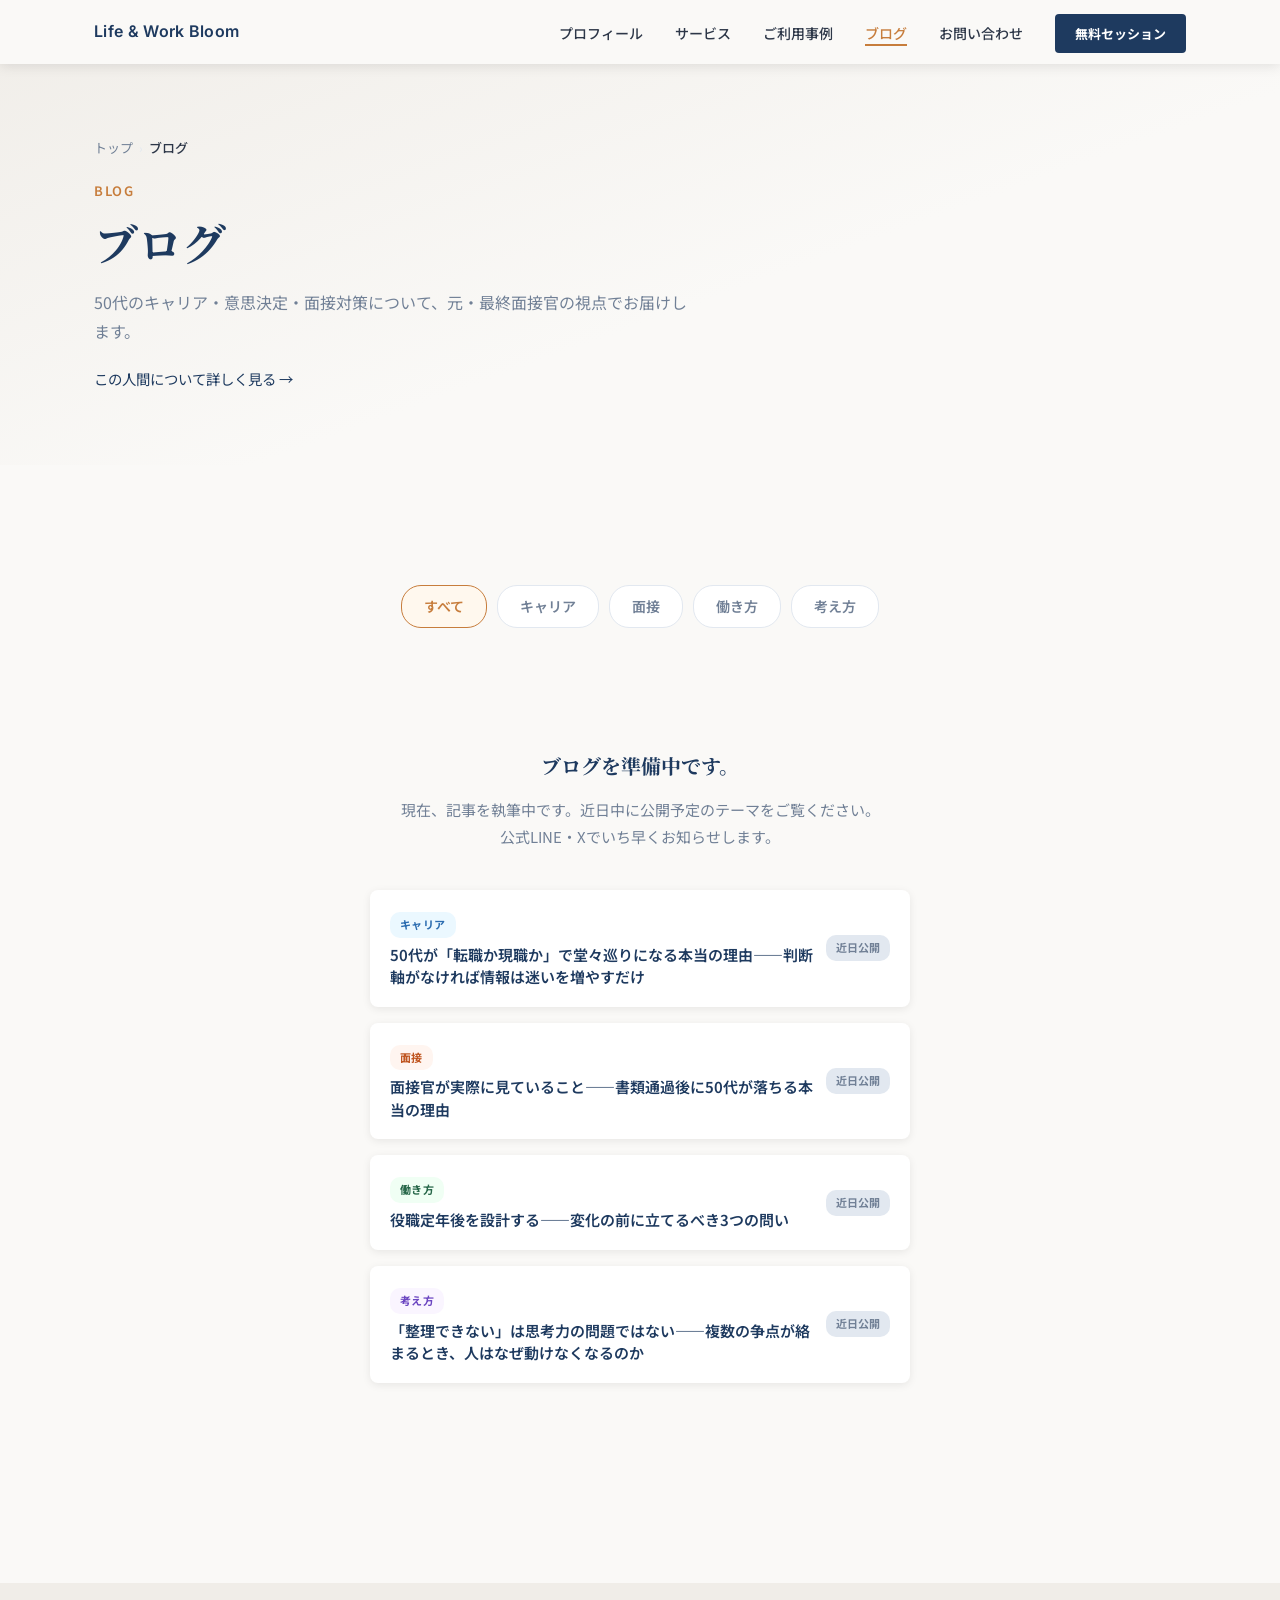
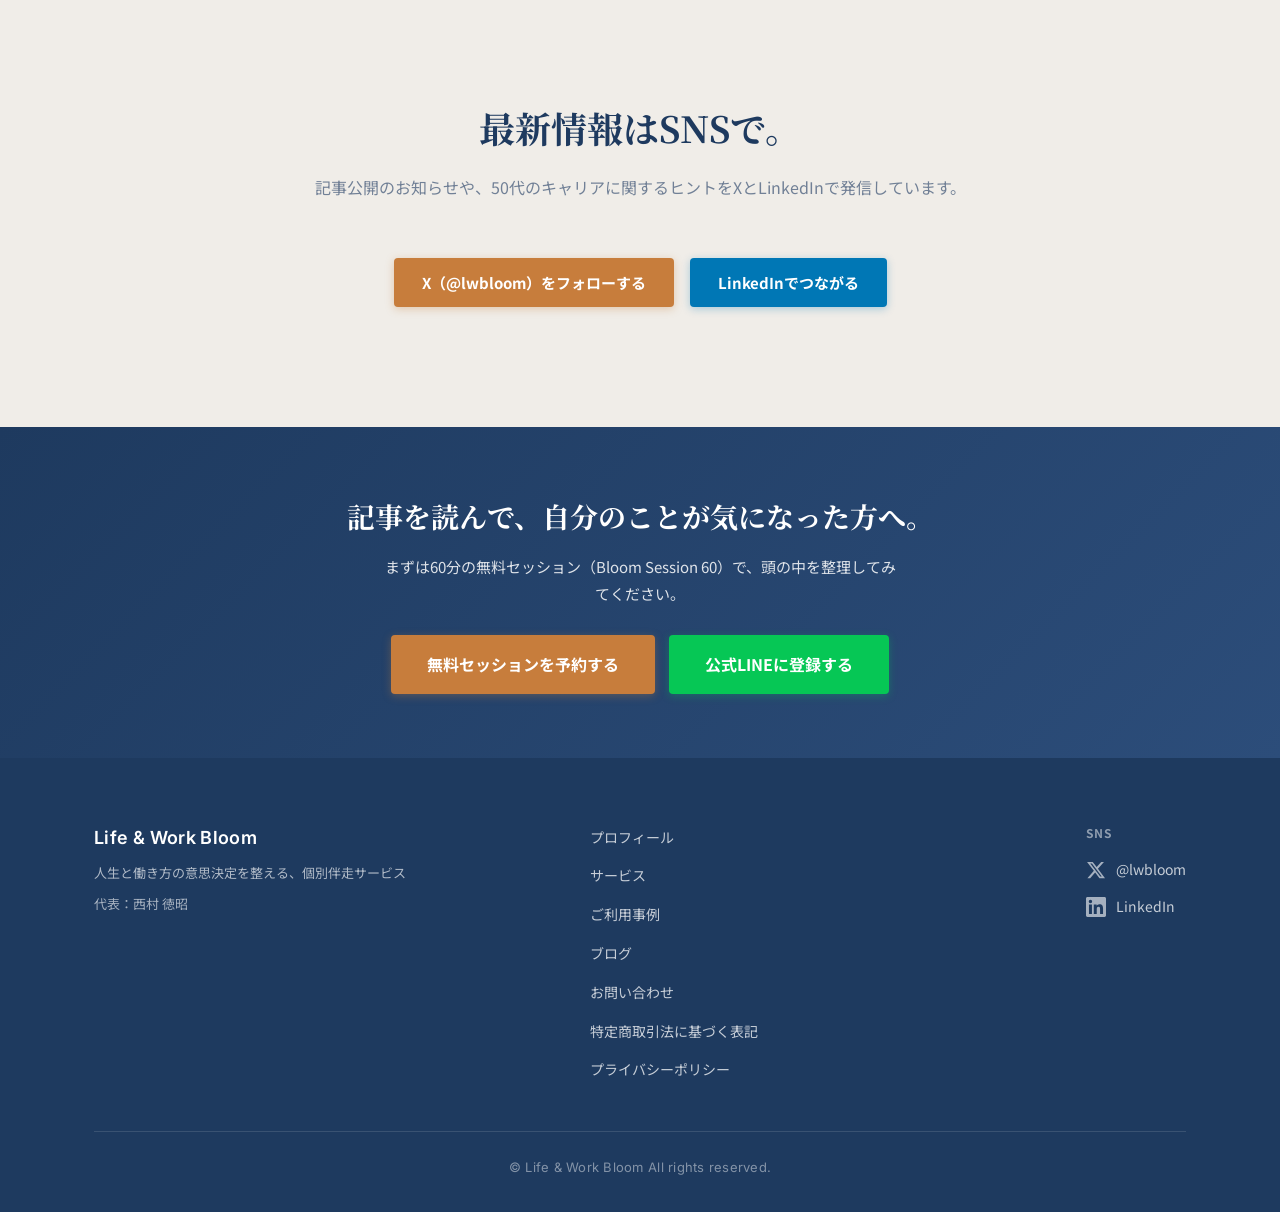
==== commit 0a2d0a22: "feat: /blog・/servicesのファーストビューに/about導線を追加 GA4データ(x-check-2026-08-17)を根拠に、情報収集目的での訪問が中心で /aboutへの誘導価" ====
--- a/blog/index.html
+++ b/blog/index.html
@@ -1,11 +1,24 @@
 <!DOCTYPE html>
 <html lang="ja">
 <head>
+  <!-- Google tag (gtag.js) -->
+  <script async src="https://www.googletagmanager.com/gtag/js?id=G-DV33L164MY"></script>
+  <script>
+    window.dataLayer = window.dataLayer || [];
+    function gtag(){dataLayer.push(arguments);}
+    gtag('js', new Date());
+    gtag('config', 'G-DV33L164MY');
+  </script>
   <meta charset="UTF-8">
   <meta name="viewport" content="width=device-width, initial-scale=1.0">
   <title>ブログ｜Life & Work Bloom</title>
   <meta name="description" content="50代のキャリア・意思決定・面接対策に関する情報を発信。Life & Work Bloom代表 西村徳昭によるブログ。転職判断、役職定年、管理職の停滞など実務経験に基づく視点でお届けします。">
   <link rel="canonical" href="https://lwbloom.jp/blog/">
+
+  <link rel="icon" type="image/svg+xml" href="/favicon.svg">
+  <link rel="icon" type="image/x-icon" href="/favicon.ico">
+  <link rel="apple-touch-icon" sizes="180x180" href="/apple-touch-icon.png">
+
   <meta property="og:type" content="website">
   <meta property="og:title" content="ブログ｜Life & Work Bloom">
   <meta property="og:description" content="50代のキャリア・意思決定・面接対策に関する情報を、元・最終面接官の視点で発信します。">
@@ -51,6 +64,7 @@
         <p class="page-hero-eyebrow">Blog</p>
         <h1 id="blog-hero-heading" class="page-hero-title">ブログ</h1>
         <p class="page-hero-lead">50代のキャリア・意思決定・面接対策について、元・最終面接官の視点でお届けします。</p>
+        <a href="../about.html" class="hero-about-link">この人間について詳しく見る →</a>
       </div>
     </section>
 
@@ -75,28 +89,28 @@
           <div class="blog-coming-list" aria-label="近日公開予定の記事">
             <div class="blog-coming-item">
               <div>
-                <span class="tag tag-career" style="margin-bottom:6px;display:inline-block">キャリア</span>
+                <span class="tag tag-career">キャリア</span>
                 <p class="blog-coming-title">50代が「転職か現職か」で堂々巡りになる本当の理由——判断軸がなければ情報は迷いを増やすだけ</p>
               </div>
               <span class="blog-coming-badge">近日公開</span>
             </div>
             <div class="blog-coming-item">
               <div>
-                <span class="tag tag-interview" style="margin-bottom:6px;display:inline-block">面接</span>
+                <span class="tag tag-interview">面接</span>
                 <p class="blog-coming-title">面接官が実際に見ていること——書類通過後に50代が落ちる本当の理由</p>
               </div>
               <span class="blog-coming-badge">近日公開</span>
             </div>
             <div class="blog-coming-item">
               <div>
-                <span class="tag tag-life" style="margin-bottom:6px;display:inline-block">働き方</span>
+                <span class="tag tag-life">働き方</span>
                 <p class="blog-coming-title">役職定年後を設計する——変化の前に立てるべき3つの問い</p>
               </div>
               <span class="blog-coming-badge">近日公開</span>
             </div>
             <div class="blog-coming-item">
               <div>
-                <span class="tag tag-mindset" style="margin-bottom:6px;display:inline-block">考え方</span>
+                <span class="tag tag-mindset">考え方</span>
                 <p class="blog-coming-title">「整理できない」は思考力の問題ではない——複数の争点が絡まるとき、人はなぜ動けなくなるのか</p>
               </div>
               <span class="blog-coming-badge">近日公開</span>
@@ -134,11 +148,11 @@
           <h2 id="sns-heading" class="section-title">最新情報はSNSで。</h2>
           <p class="section-lead">記事公開のお知らせや、50代のキャリアに関するヒントをXとLinkedInで発信しています。</p>
         </div>
-        <div style="display:flex;gap:16px;justify-content:center;flex-wrap:wrap" class="fade-in">
+        <div class="sns-btns fade-in">
           <a href="https://twitter.com/lwbloom" class="btn btn-primary" target="_blank" rel="noopener noreferrer">
             X（@lwbloom）をフォローする
           </a>
-          <a href="https://www.linkedin.com/in/lwbloom" class="btn" style="background:#0077b5;color:#fff;box-shadow:0 2px 8px rgba(0,119,181,0.3)" target="_blank" rel="noopener noreferrer">
+          <a href="https://www.linkedin.com/in/lwbloom" class="btn btn-linkedin" target="_blank" rel="noopener noreferrer">
             LinkedInでつながる
           </a>
         </div>
@@ -202,6 +216,6 @@
     </div>
   </footer>
 
-  <script src="../js/scripts.js"></script>
+  <script src="../js/scripts.js" defer></script>
 </body>
 </html>
--- a/css/styles.css
+++ b/css/styles.css
@@ -401,11 +401,35 @@
 
 .hero-inner {
   display: flex;
-  justify-content: flex-start;
+  align-items: flex-start;
+  gap: 56px;
 }
 
 .hero-content {
-  max-width: 680px;
+  flex: 52 1 0%;
+  min-width: 0;
+}
+
+.hero-image {
+  display: none;
+  flex: 48 1 0%;
+  min-width: 0;
+}
+
+.hero-image img {
+  width: 100%;
+  aspect-ratio: 4 / 3;
+  object-fit: cover;
+  border-radius: 20px;
+  display: block;
+}
+
+@media (min-width: 768px) {
+  .hero-image {
+    display: block;
+    margin-top: 0;
+    padding-top: 30px;
+  }
 }
 
 .hero-eyebrow {
@@ -436,7 +460,35 @@
   display: flex;
   flex-wrap: wrap;
   gap: 10px;
-  margin-bottom: 36px;
+  margin-bottom: 28px;
+}
+
+.hero-note {
+  font-size: 0.875rem;
+  color: #666;
+  line-height: 1.6;
+  margin-bottom: 28px;
+}
+
+.hero-about-link {
+  display: inline-block;
+  margin-top: 16px;
+  margin-left: 16px;
+  font-size: 0.9rem;
+  color: var(--color-primary);
+  text-decoration: none;
+  border-bottom: 1px solid transparent;
+  transition: border-color 0.2s ease;
+}
+
+.hero-about-link:hover,
+.hero-about-link:focus-visible {
+  border-color: var(--color-primary);
+}
+
+.page-hero .hero-about-link {
+  margin-left: 0;
+  margin-top: 20px;
 }
 
 .badge {
@@ -807,20 +859,22 @@
   text-align: center;
 }
 
-.about-photo-placeholder {
+.about-photo-wrapper {
   width: 200px;
   height: 200px;
   border-radius: 50%;
-  background: linear-gradient(135deg, var(--color-primary), var(--color-secondary));
-  display: flex;
-  align-items: center;
-  justify-content: center;
-  color: var(--color-white);
-  font-family: var(--font-serif);
-  font-size: 1.125rem;
-  font-weight: 700;
   border: 4px solid var(--color-accent);
   box-shadow: 0 4px 20px rgba(30, 58, 95, 0.25);
+  overflow: hidden;
+  flex-shrink: 0;
+}
+
+.about-photo {
+  width: 100%;
+  height: 100%;
+  object-fit: cover;
+  object-position: center 15%;
+  display: block;
 }
 
 .about-name-kana {
@@ -2536,3 +2590,214 @@
   gap: 14px;
   justify-content: center;
 }
+
+/* ---------- Utility: Checklist ---------- */
+.checklist {
+  list-style: none;
+  display: flex;
+  flex-direction: column;
+  gap: 8px;
+  padding: 0;
+  font-size: 0.875rem;
+  color: var(--color-muted);
+  margin-bottom: 20px;
+}
+
+/* ---------- About Summary (centered, wide variant) ---------- */
+.about-summary--wide {
+  max-width: 760px;
+  margin: 32px auto 0;
+}
+
+/* ---------- Philosophy / VMVP Note ---------- */
+.vmvp-note {
+  max-width: 720px;
+  margin: 48px auto 0;
+}
+
+.vmvp-note-link {
+  margin-top: 24px;
+  text-align: right;
+}
+
+.vmvp-note-link a {
+  color: var(--color-accent);
+  text-decoration: underline;
+  text-underline-offset: 3px;
+  font-weight: 600;
+}
+
+/* ---------- Service CTA Wrap ---------- */
+.service-cta-wrap {
+  margin-top: 20px;
+}
+
+.service-cta-wrap .service-note {
+  font-size: 0.875rem;
+  color: var(--color-muted);
+  margin-bottom: 12px;
+  line-height: 1.7;
+}
+
+.service-upgrade-note {
+  margin-top: 32px;
+  padding-top: 24px;
+  border-top: 1px solid var(--color-border);
+  font-size: 0.9rem;
+  color: var(--color-muted);
+  line-height: 1.7;
+}
+
+/* ---------- Contact Form Intro ---------- */
+.contact-intro {
+  font-size: 0.875rem;
+  color: var(--color-muted);
+  margin-bottom: 20px;
+  line-height: 1.7;
+}
+
+/* ---------- Blog: Coming Soon Tag ---------- */
+.blog-coming-list .tag {
+  display: inline-block;
+  margin-bottom: 6px;
+}
+
+/* ---------- SNS Buttons ---------- */
+.sns-btns {
+  display: flex;
+  gap: 16px;
+  justify-content: center;
+  flex-wrap: wrap;
+}
+
+.btn-linkedin {
+  background: #0077b5;
+  color: var(--color-white);
+  box-shadow: 0 2px 8px rgba(0, 119, 181, 0.3);
+}
+
+.btn-linkedin:hover {
+  background: #006097;
+  opacity: 1;
+}
+
+/* ---------- 404 Page ---------- */
+.not-found-section {
+  min-height: calc(100vh - 200px);
+  display: flex;
+  align-items: center;
+  padding: 120px 0 80px;
+}
+
+.not-found-inner {
+  text-align: center;
+  max-width: 560px;
+  margin: 0 auto;
+}
+
+.not-found-code {
+  font-family: var(--font-inter);
+  font-size: clamp(5rem, 15vw, 8rem);
+  font-weight: 700;
+  color: var(--color-border);
+  line-height: 1;
+  margin-bottom: 16px;
+  letter-spacing: -0.02em;
+}
+
+.not-found-title {
+  font-family: var(--font-serif);
+  font-size: clamp(1.5rem, 3vw, 2rem);
+  font-weight: 700;
+  color: var(--color-primary);
+  margin-bottom: 16px;
+}
+
+.not-found-body {
+  font-size: 0.9375rem;
+  color: var(--color-muted);
+  line-height: 1.8;
+  margin-bottom: 36px;
+}
+
+.not-found-nav {
+  margin-bottom: 36px;
+}
+
+.not-found-links {
+  display: flex;
+  flex-wrap: wrap;
+  gap: 10px;
+  justify-content: center;
+  list-style: none;
+}
+
+.not-found-links a {
+  display: inline-block;
+  padding: 8px 20px;
+  border: 1.5px solid var(--color-border);
+  border-radius: 20px;
+  font-size: 0.875rem;
+  color: var(--color-text);
+  transition: border-color var(--transition), color var(--transition);
+}
+
+.not-found-links a:hover {
+  border-color: var(--color-accent);
+  color: var(--color-accent);
+  opacity: 1;
+}
+
+/* ========== Visually Hidden (SEO用非表示見出し) ========== */
+.visually-hidden {
+  position: absolute;
+  width: 1px;
+  height: 1px;
+  padding: 0;
+  margin: -1px;
+  overflow: hidden;
+  clip: rect(0, 0, 0, 0);
+  white-space: nowrap;
+  border: 0;
+}
+
+/* ========== Empathy Label (場面別キーワード見出し) ========== */
+.empathy-label {
+  font-size: 0.85em;
+  color: #888;
+  font-weight: 500;
+  margin-bottom: 4px;
+  margin-top: 16px;
+  letter-spacing: 0.02em;
+}
+
+/* ========== CTA Mid ========== */
+.cta-mid-wrap {
+  text-align: center;
+  padding: 48px 24px;
+  background: #f9f7f4;
+}
+
+.cta-mid-wrap .btn {
+  display: inline-block;
+  margin-bottom: 12px;
+}
+
+.cta-sub-note {
+  font-size: 0.88em;
+  color: #666;
+  margin-top: 8px;
+}
+
+/* ========== CTA Bottom ========== */
+.cta-bottom-wrap {
+  text-align: center;
+  padding: 56px 24px;
+  background: #f0ede8;
+}
+
+.cta-bottom-lead {
+  font-size: 1.05em;
+  margin-bottom: 20px;
+  color: #444;
+}
